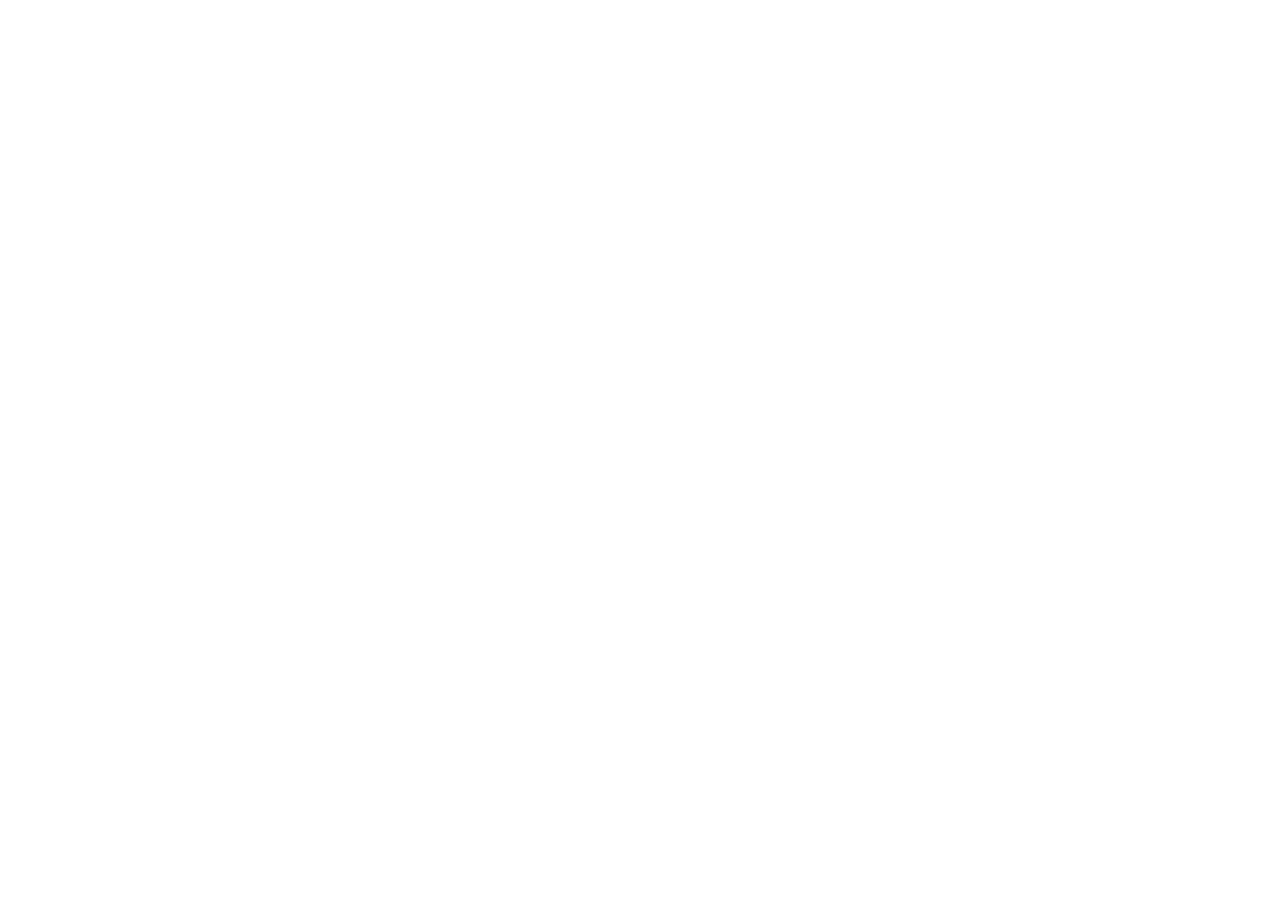
==== docs/index.html @ 72073e98 "TIPI personality profile app (Shinylive) Students complete the Ten-Item Personality Inventory and se" ====
<!doctype html>
<html lang="en">
  <head>
    <meta charset="UTF-8" />
    <meta name="viewport" content="width=device-width, initial-scale=1.0" />
    <title>Your TIPI personality profile</title>
    <script
      src="./shinylive/load-shinylive-sw.js"
      type="module"
    ></script>
    <script type="module">
      import { runExportedApp } from "./shinylive/shinylive.js";
      runExportedApp({
        id: "root",
        appEngine: "r",
        relPath: "",
      });
    </script>
    <link rel="stylesheet" href="./shinylive/style-resets.css" />
    <link rel="stylesheet" href="./shinylive/shinylive.css" />
    <meta name="robots" content="noindex">
  </head>
  <body>
    
    <div style="height: 100vh; width: 100vw" id="root"></div>
    
  </body>
</html>
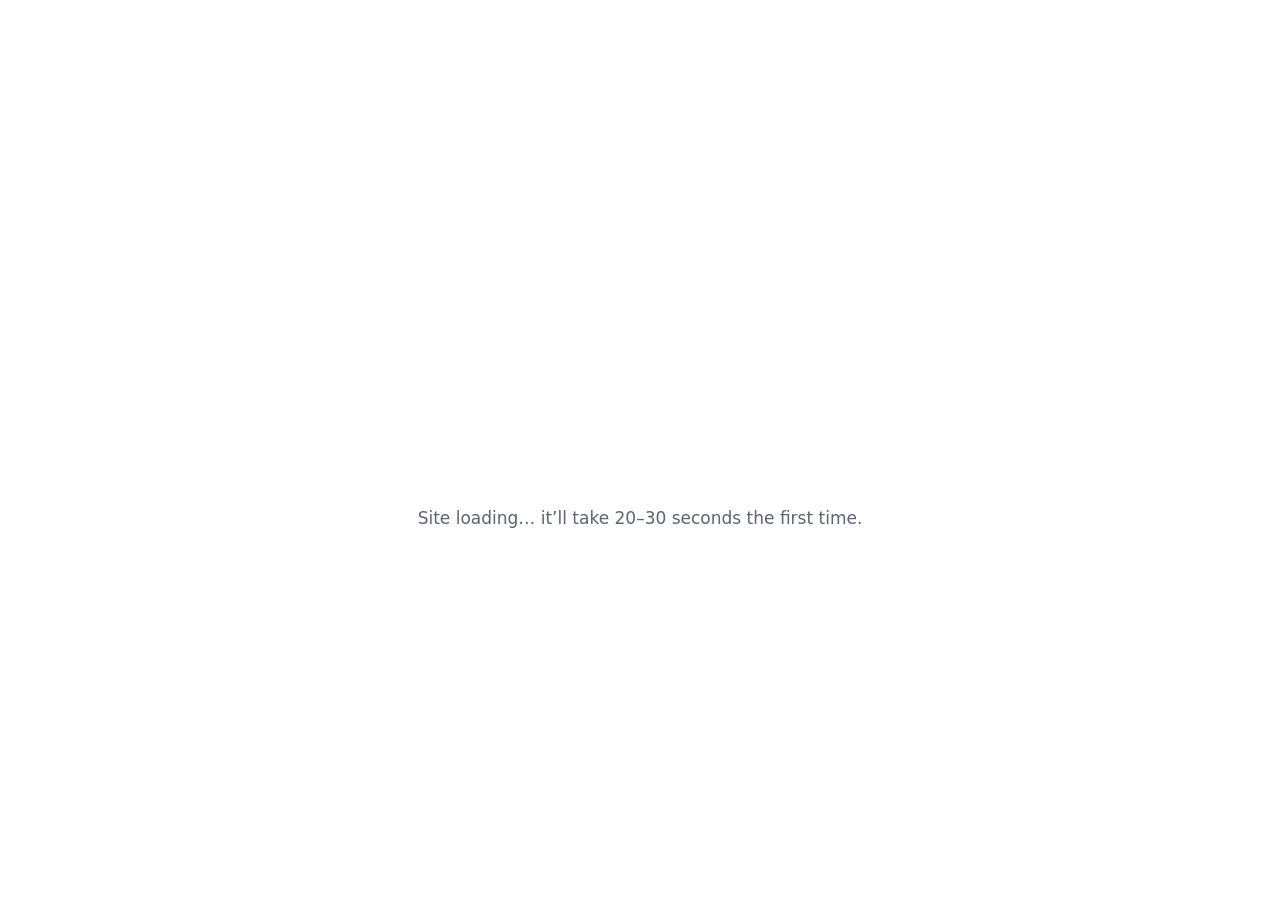
==== commit e2c4e44a: "Add loading note and TIPI citations" ====
--- a/docs/index.html
+++ b/docs/index.html
@@ -24,5 +24,25 @@
     
     <div style="height: 100vh; width: 100vw" id="root"></div>
     
+<div id="tipi-loading" role="status" aria-live="polite">Site loading&hellip; it&rsquo;ll take 20&ndash;30 seconds the first time.</div>
+<style>
+  #tipi-loading { position: fixed; left: 0; right: 0; top: calc(50% + 56px); padding: 0 16px;
+    text-align: center; font: 17px/1.5 system-ui, -apple-system, "Segoe UI", Roboto, Arial, sans-serif;
+    color: #5b6475; pointer-events: none; z-index: 10; }
+</style>
+<script>
+  (function () {
+    var note = document.getElementById("tipi-loading"), started = Date.now();
+    var timer = setInterval(function () {
+      var f = document.querySelector("#root iframe"), ready = false;
+      try { ready = !!(f && f.contentDocument && f.contentDocument.getElementById("go")); }
+      catch (e) { ready = !!f; }
+      if (ready) { note.remove(); clearInterval(timer); return; }
+      if (Date.now() - started > 90000) {
+        note.textContent = "Still loading\u2026 if nothing appears soon, try reloading the page.";
+      }
+    }, 300);
+  })();
+</script>
   </body>
 </html>
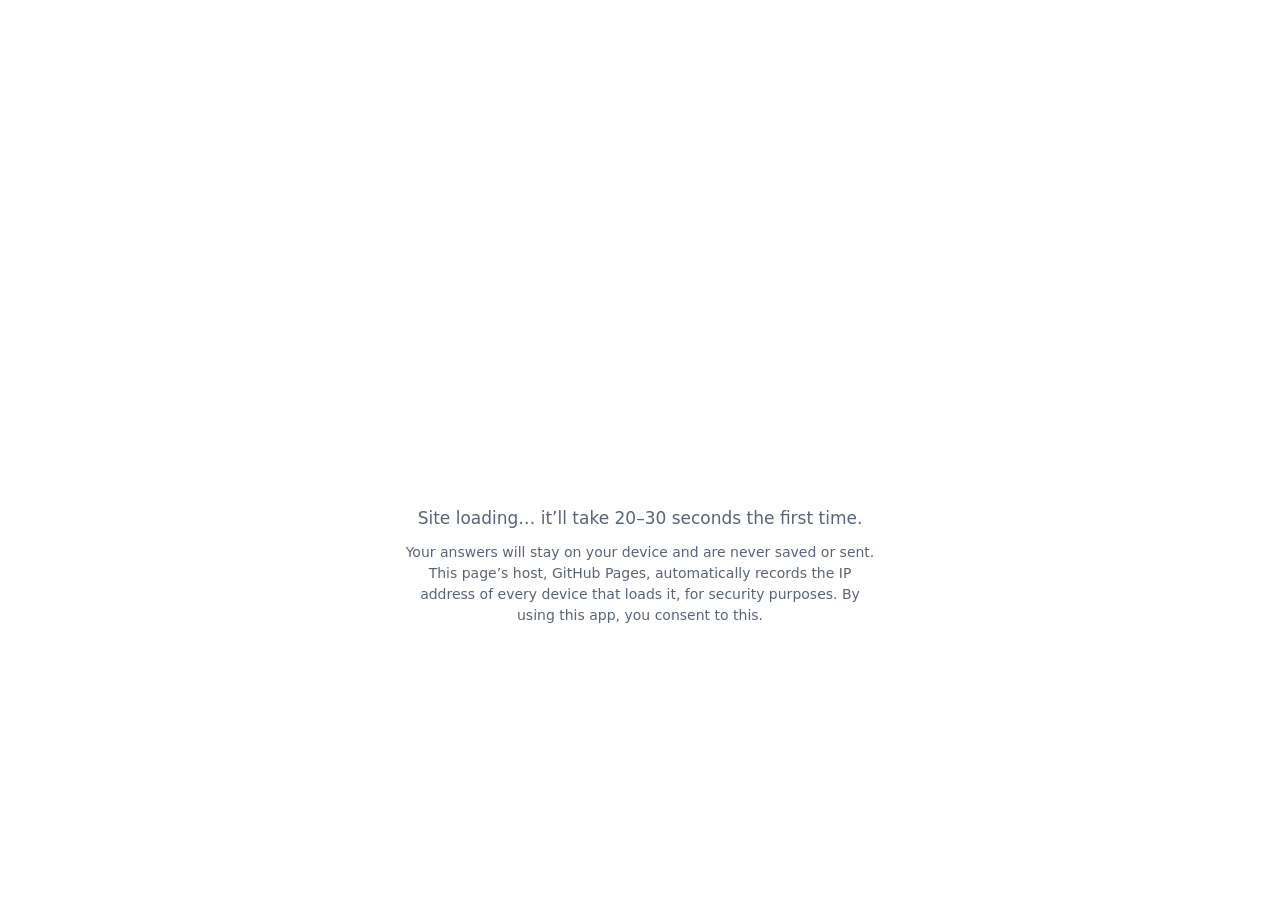
==== commit c90e4125: "Review fixes, PDF results, tests, build safeguards" ====
--- a/docs/index.html
+++ b/docs/index.html
@@ -24,22 +24,31 @@
     
     <div style="height: 100vh; width: 100vw" id="root"></div>
     
-<div id="tipi-loading" role="status" aria-live="polite">Site loading&hellip; it&rsquo;ll take 20&ndash;30 seconds the first time.</div>
+<div id="tipi-loading" role="status" aria-live="polite">
+  <p class="tl-main">Site loading&hellip; it&rsquo;ll take 20&ndash;30 seconds the first time.</p>
+  <p class="tl-privacy">Your answers will stay on your device and are never saved or sent.
+  This page&rsquo;s host, GitHub Pages, automatically records the IP address of every device
+  that loads it, for security purposes. By using this app, you consent to this.</p>
+</div>
 <style>
   #tipi-loading { position: fixed; left: 0; right: 0; top: calc(50% + 56px); padding: 0 16px;
     text-align: center; font: 17px/1.5 system-ui, -apple-system, "Segoe UI", Roboto, Arial, sans-serif;
     color: #5b6475; pointer-events: none; z-index: 10; }
+  #tipi-loading p { margin: 0 auto 10px; max-width: 34em; }
+  #tipi-loading .tl-privacy { font-size: 14px; }
 </style>
 <script>
   (function () {
     var note = document.getElementById("tipi-loading"), started = Date.now();
     var timer = setInterval(function () {
       var f = document.querySelector("#root iframe"), ready = false;
+      if (f && !f.title) f.title = "TIPI personality profile app";
       try { ready = !!(f && f.contentDocument && f.contentDocument.getElementById("go")); }
       catch (e) { ready = !!f; }
       if (ready) { note.remove(); clearInterval(timer); return; }
       if (Date.now() - started > 90000) {
-        note.textContent = "Still loading\u2026 if nothing appears soon, try reloading the page.";
+        note.querySelector(".tl-main").textContent =
+          "Still loading\u2026 if nothing appears soon, try reloading the page.";
       }
     }, 300);
   })();
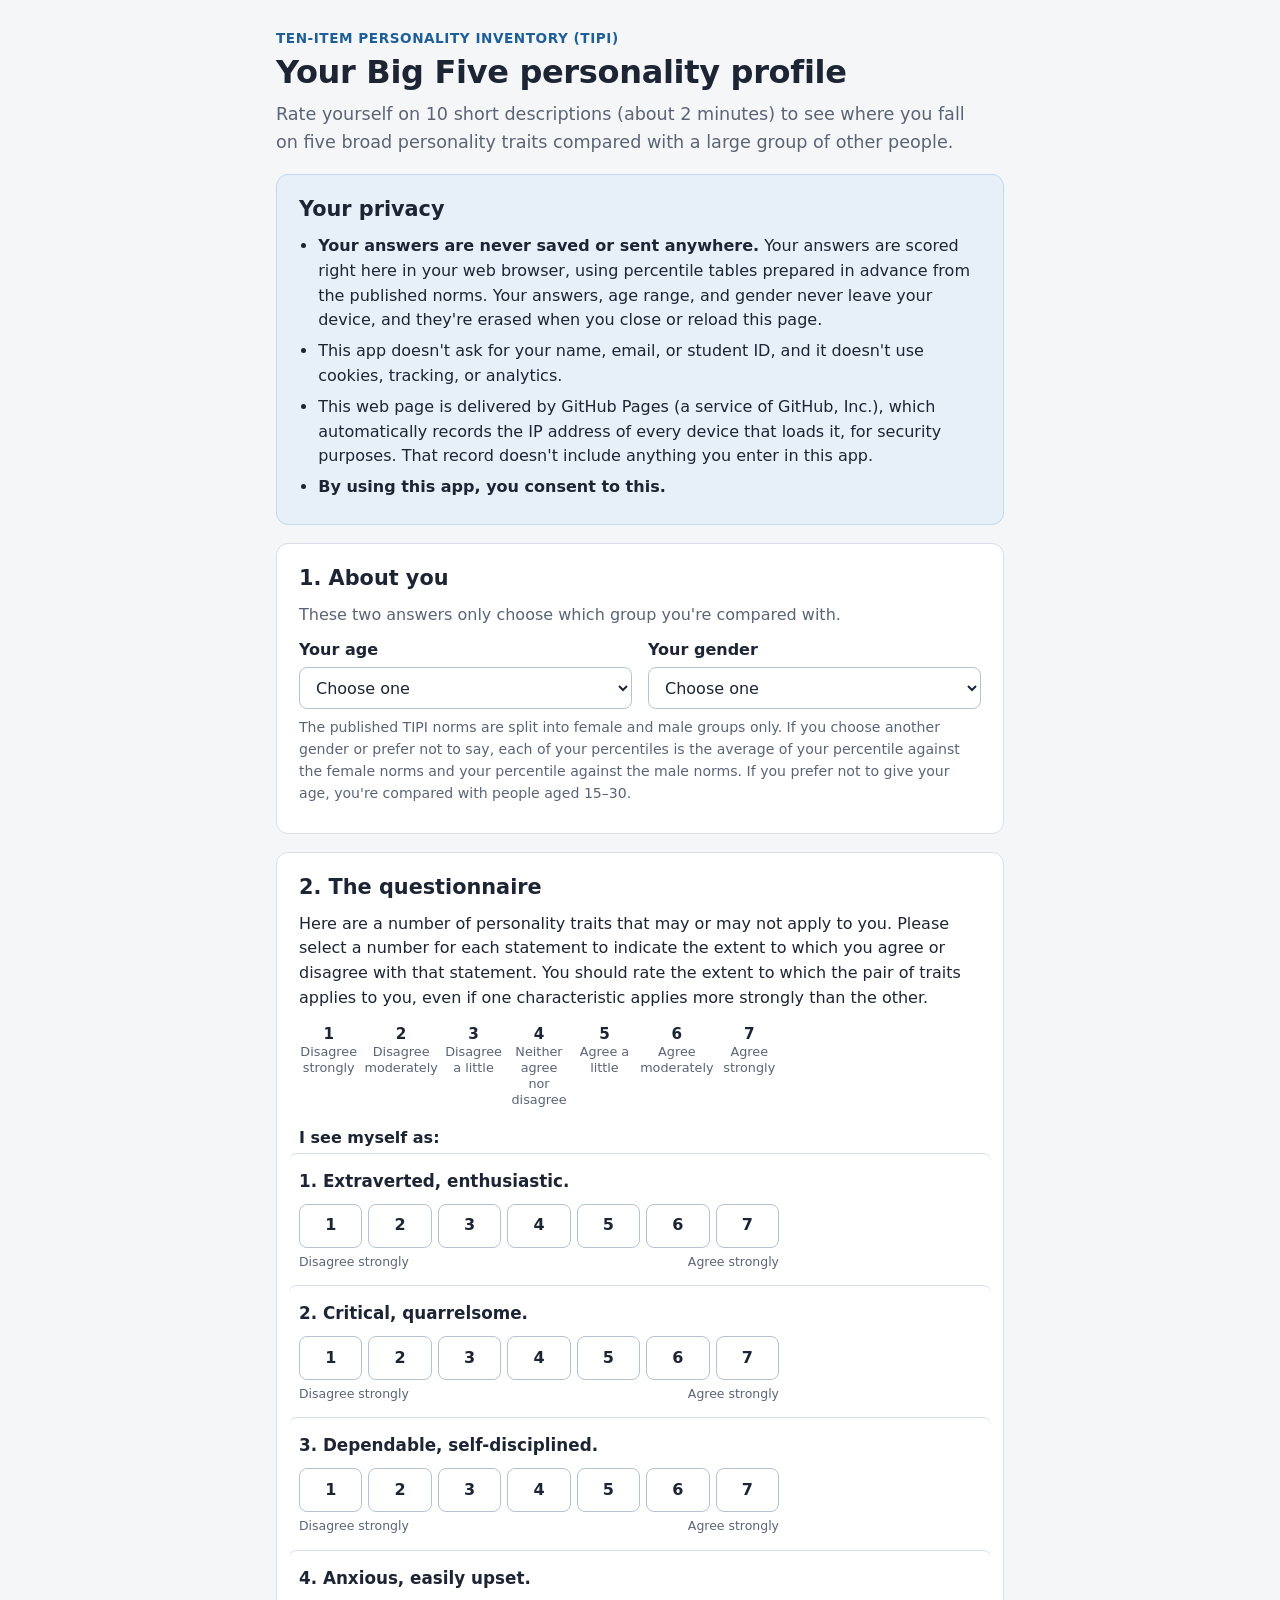
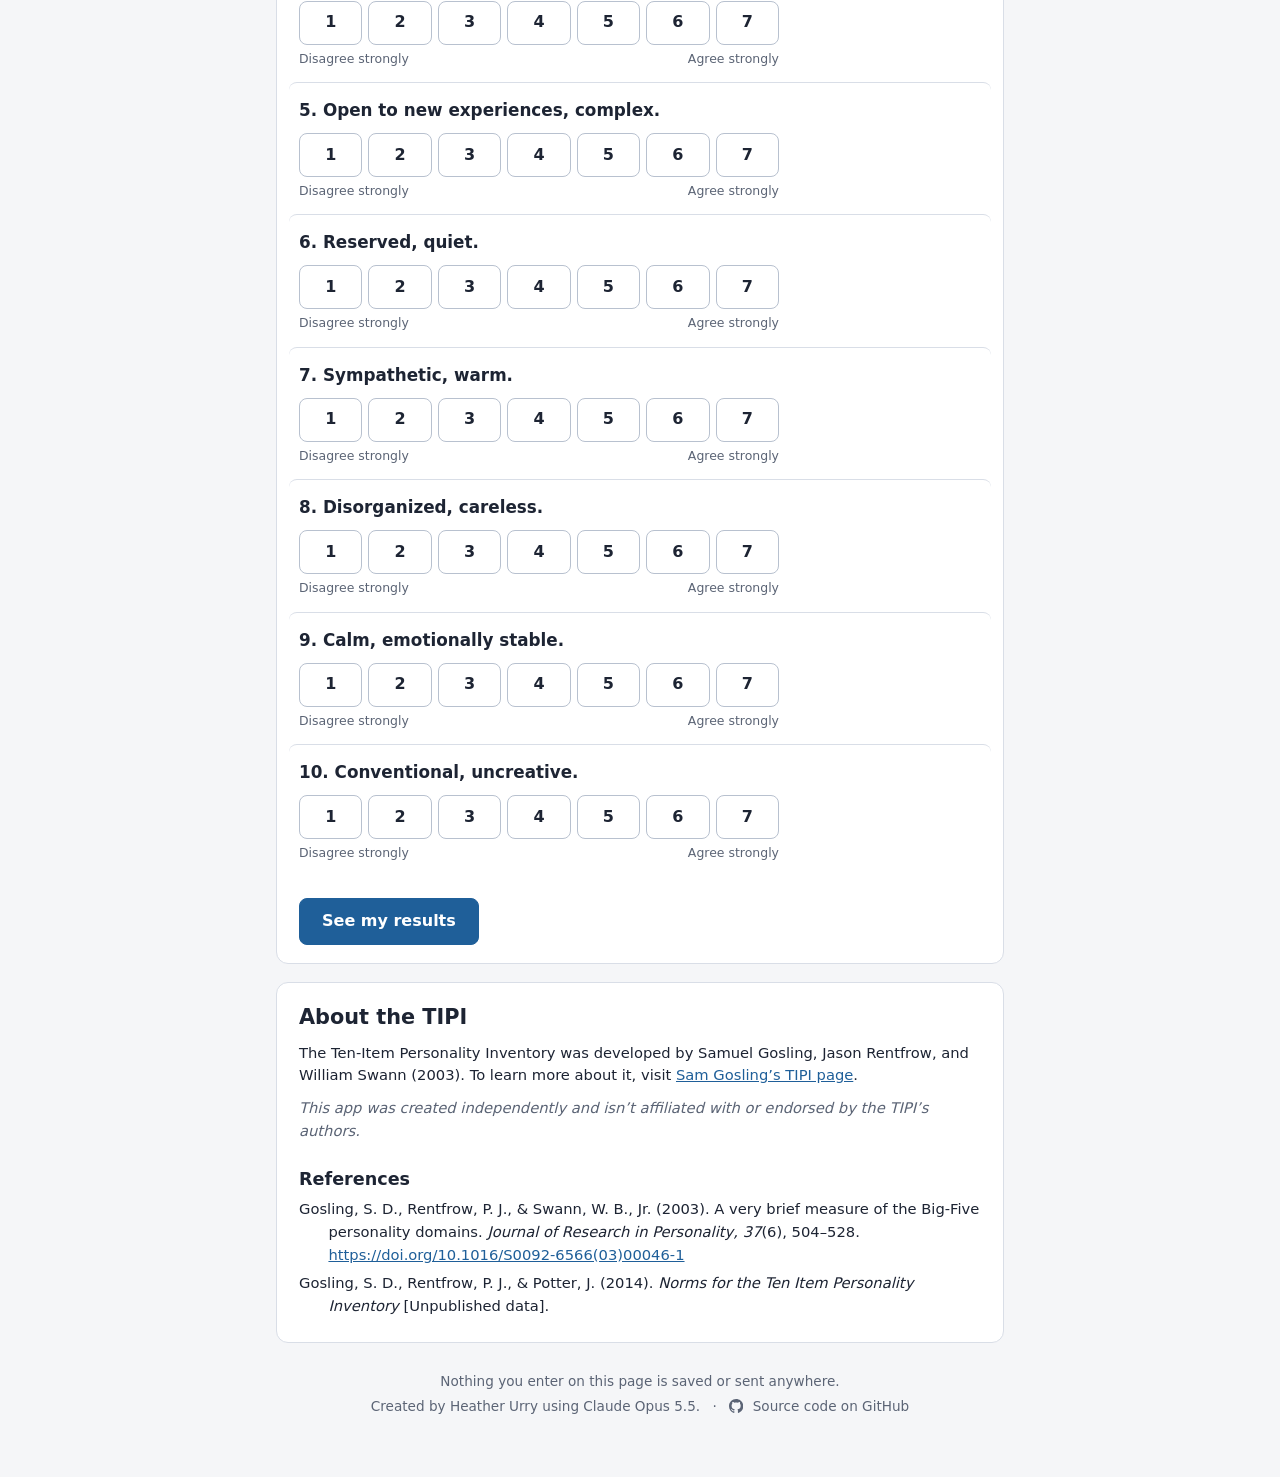
==== commit 7b8d59ea: "Retire Shinylive; precomputed page at /tipi/; audit fixes; exhaustive table tests" ====
--- a/docs/index.html
+++ b/docs/index.html
@@ -1,57 +1,989 @@
 <!doctype html>
 <html lang="en">
-  <head>
-    <meta charset="UTF-8" />
-    <meta name="viewport" content="width=device-width, initial-scale=1.0" />
-    <title>Your TIPI personality profile</title>
-    <script
-      src="./shinylive/load-shinylive-sw.js"
-      type="module"
-    ></script>
-    <script type="module">
-      import { runExportedApp } from "./shinylive/shinylive.js";
-      runExportedApp({
-        id: "root",
-        appEngine: "r",
-        relPath: "",
-      });
-    </script>
-    <link rel="stylesheet" href="./shinylive/style-resets.css" />
-    <link rel="stylesheet" href="./shinylive/shinylive.css" />
-    <meta name="robots" content="noindex">
-  </head>
-  <body>
-    
-    <div style="height: 100vh; width: 100vw" id="root"></div>
-    
-<div id="tipi-loading" role="status" aria-live="polite">
-  <p class="tl-main">Site loading&hellip; it&rsquo;ll take 20&ndash;30 seconds the first time.</p>
-  <p class="tl-privacy">Your answers will stay on your device and are never saved or sent.
-  This page&rsquo;s host, GitHub Pages, automatically records the IP address of every device
-  that loads it, for security purposes. By using this app, you consent to this.</p>
+<head>
+<meta charset="utf-8">
+<meta name="viewport" content="width=device-width, initial-scale=1">
+<title>Your TIPI personality profile</title>
+<link rel="stylesheet" href="base.css">
+<link rel="stylesheet" href="styles.css">
+<link rel="stylesheet" href="print.css" media="print">
+</head>
+<body>
+<div class="wrap" id="top">
+  <p class="print-only print-head" id="print-head"></p>
+  <header>
+    <p class="eyebrow">Ten-Item Personality Inventory (TIPI)</p>
+    <h1 id="page-title" tabindex="-1">Your Big Five personality profile</h1>
+    <p class="lede">
+      Rate yourself on 10 short descriptions (about 2 minutes) to see where you fall 
+      on five broad personality traits compared with a large group of other people.
+    </p>
+  </header>
+  <section class="card privacy" aria-labelledby="privacy-h">
+    <h2 id="privacy-h">Your privacy</h2>
+    <ul>
+      <li>
+        <strong>Your answers are never saved or sent anywhere.</strong>
+         Your answers are scored right here in your web browser, using percentile 
+        tables prepared in advance from the published norms. Your answers, age range, 
+        and gender never leave your device, and they're erased when you close or 
+        reload this page.
+      </li>
+      <li>
+        This app doesn't ask for your name, email, or student ID, and it doesn't 
+        use cookies, tracking, or analytics.
+      </li>
+      <li>This web page is delivered by GitHub Pages (a service of GitHub, Inc.), which automatically records the IP address of every device that loads it, for security purposes. That record doesn't include anything you enter in this app.</li>
+      <li>
+        <strong>By using this app, you consent to this.</strong>
+      </li>
+    </ul>
+  </section>
+  <section class="card no-print" aria-labelledby="about-h">
+    <h2 id="about-h">1. About you</h2>
+    <p class="help">These two answers only choose which group you're compared with.</p>
+    <div class="two-col">
+      <div class="form-group">
+        <label class="control-label" for="age">Your age</label>
+        <select id="age" class="form-control" autocomplete="off">
+          <option value="">Choose one</option>
+          <option value="15-20">15–20</option>
+          <option value="21-30">21–30</option>
+          <option value="31-40">31–40</option>
+          <option value="41-50">41–50</option>
+          <option value="51-60">51–60</option>
+          <option value="61+">61 or older</option>
+          <option value="none">Prefer not to say</option>
+        </select>
+      </div>
+      <div class="form-group">
+        <label class="control-label" for="gender">Your gender</label>
+        <select id="gender" class="form-control" autocomplete="off">
+          <option value="">Choose one</option>
+          <option value="female">Female</option>
+          <option value="male">Male</option>
+          <option value="other">Nonbinary or another gender</option>
+          <option value="none">Prefer not to say</option>
+        </select>
+      </div>
+    </div>
+    <p class="help small">
+      The published TIPI norms are split into female and male groups only. If you choose 
+      another gender or prefer not to say, each of your percentiles is the average of your 
+      percentile against the female norms and your percentile against the male norms. If 
+      you prefer not to give your age, you're compared with people aged 15–30.
+    </p>
+  </section>
+  <section class="card no-print" aria-labelledby="q-h">
+    <h2 id="q-h">2. The questionnaire</h2>
+    <p>
+      Here are a number of personality traits that may or may not apply to you. 
+      Please select a number for each statement to indicate the extent to which you 
+      agree or disagree with that statement. You should rate the extent to which the 
+      pair of traits applies to you, even if one characteristic applies more strongly 
+      than the other.
+    </p>
+    <ol class="legend" aria-label="Rating scale">
+      <li>
+        <b>1</b>
+        Disagree strongly
+      </li>
+      <li>
+        <b>2</b>
+        Disagree moderately
+      </li>
+      <li>
+        <b>3</b>
+        Disagree a little
+      </li>
+      <li>
+        <b>4</b>
+        Neither agree nor disagree
+      </li>
+      <li>
+        <b>5</b>
+        Agree a little
+      </li>
+      <li>
+        <b>6</b>
+        Agree moderately
+      </li>
+      <li>
+        <b>7</b>
+        Agree strongly
+      </li>
+    </ol>
+    <p class="stem">I see myself as:</p>
+    <div class="tipi-item" id="item1">
+      <div class="form-group shiny-input-radiogroup" id="q1" role="radiogroup" aria-labelledby="q1-label">
+        <div class="control-label" id="q1-label">1. Extraverted, enthusiastic.</div>
+        <div class="shiny-options-group">
+          <label class="radio-inline">
+            <input type="radio" name="q1" value="1" autocomplete="off"/>
+            <span>
+              <span class="dot" title="Disagree strongly">
+                1
+                <span class="sr-only">, Disagree strongly</span>
+              </span>
+            </span>
+          </label>
+          <label class="radio-inline">
+            <input type="radio" name="q1" value="2" autocomplete="off"/>
+            <span>
+              <span class="dot" title="Disagree moderately">
+                2
+                <span class="sr-only">, Disagree moderately</span>
+              </span>
+            </span>
+          </label>
+          <label class="radio-inline">
+            <input type="radio" name="q1" value="3" autocomplete="off"/>
+            <span>
+              <span class="dot" title="Disagree a little">
+                3
+                <span class="sr-only">, Disagree a little</span>
+              </span>
+            </span>
+          </label>
+          <label class="radio-inline">
+            <input type="radio" name="q1" value="4" autocomplete="off"/>
+            <span>
+              <span class="dot" title="Neither agree nor disagree">
+                4
+                <span class="sr-only">, Neither agree nor disagree</span>
+              </span>
+            </span>
+          </label>
+          <label class="radio-inline">
+            <input type="radio" name="q1" value="5" autocomplete="off"/>
+            <span>
+              <span class="dot" title="Agree a little">
+                5
+                <span class="sr-only">, Agree a little</span>
+              </span>
+            </span>
+          </label>
+          <label class="radio-inline">
+            <input type="radio" name="q1" value="6" autocomplete="off"/>
+            <span>
+              <span class="dot" title="Agree moderately">
+                6
+                <span class="sr-only">, Agree moderately</span>
+              </span>
+            </span>
+          </label>
+          <label class="radio-inline">
+            <input type="radio" name="q1" value="7" autocomplete="off"/>
+            <span>
+              <span class="dot" title="Agree strongly">
+                7
+                <span class="sr-only">, Agree strongly</span>
+              </span>
+            </span>
+          </label>
+        </div>
+      </div>
+      <div class="ends" aria-hidden="true">
+        <span>Disagree strongly</span>
+        <span>Agree strongly</span>
+      </div>
+    </div>
+    <div class="tipi-item" id="item2">
+      <div class="form-group shiny-input-radiogroup" id="q2" role="radiogroup" aria-labelledby="q2-label">
+        <div class="control-label" id="q2-label">2. Critical, quarrelsome.</div>
+        <div class="shiny-options-group">
+          <label class="radio-inline">
+            <input type="radio" name="q2" value="1" autocomplete="off"/>
+            <span>
+              <span class="dot" title="Disagree strongly">
+                1
+                <span class="sr-only">, Disagree strongly</span>
+              </span>
+            </span>
+          </label>
+          <label class="radio-inline">
+            <input type="radio" name="q2" value="2" autocomplete="off"/>
+            <span>
+              <span class="dot" title="Disagree moderately">
+                2
+                <span class="sr-only">, Disagree moderately</span>
+              </span>
+            </span>
+          </label>
+          <label class="radio-inline">
+            <input type="radio" name="q2" value="3" autocomplete="off"/>
+            <span>
+              <span class="dot" title="Disagree a little">
+                3
+                <span class="sr-only">, Disagree a little</span>
+              </span>
+            </span>
+          </label>
+          <label class="radio-inline">
+            <input type="radio" name="q2" value="4" autocomplete="off"/>
+            <span>
+              <span class="dot" title="Neither agree nor disagree">
+                4
+                <span class="sr-only">, Neither agree nor disagree</span>
+              </span>
+            </span>
+          </label>
+          <label class="radio-inline">
+            <input type="radio" name="q2" value="5" autocomplete="off"/>
+            <span>
+              <span class="dot" title="Agree a little">
+                5
+                <span class="sr-only">, Agree a little</span>
+              </span>
+            </span>
+          </label>
+          <label class="radio-inline">
+            <input type="radio" name="q2" value="6" autocomplete="off"/>
+            <span>
+              <span class="dot" title="Agree moderately">
+                6
+                <span class="sr-only">, Agree moderately</span>
+              </span>
+            </span>
+          </label>
+          <label class="radio-inline">
+            <input type="radio" name="q2" value="7" autocomplete="off"/>
+            <span>
+              <span class="dot" title="Agree strongly">
+                7
+                <span class="sr-only">, Agree strongly</span>
+              </span>
+            </span>
+          </label>
+        </div>
+      </div>
+      <div class="ends" aria-hidden="true">
+        <span>Disagree strongly</span>
+        <span>Agree strongly</span>
+      </div>
+    </div>
+    <div class="tipi-item" id="item3">
+      <div class="form-group shiny-input-radiogroup" id="q3" role="radiogroup" aria-labelledby="q3-label">
+        <div class="control-label" id="q3-label">3. Dependable, self-disciplined.</div>
+        <div class="shiny-options-group">
+          <label class="radio-inline">
+            <input type="radio" name="q3" value="1" autocomplete="off"/>
+            <span>
+              <span class="dot" title="Disagree strongly">
+                1
+                <span class="sr-only">, Disagree strongly</span>
+              </span>
+            </span>
+          </label>
+          <label class="radio-inline">
+            <input type="radio" name="q3" value="2" autocomplete="off"/>
+            <span>
+              <span class="dot" title="Disagree moderately">
+                2
+                <span class="sr-only">, Disagree moderately</span>
+              </span>
+            </span>
+          </label>
+          <label class="radio-inline">
+            <input type="radio" name="q3" value="3" autocomplete="off"/>
+            <span>
+              <span class="dot" title="Disagree a little">
+                3
+                <span class="sr-only">, Disagree a little</span>
+              </span>
+            </span>
+          </label>
+          <label class="radio-inline">
+            <input type="radio" name="q3" value="4" autocomplete="off"/>
+            <span>
+              <span class="dot" title="Neither agree nor disagree">
+                4
+                <span class="sr-only">, Neither agree nor disagree</span>
+              </span>
+            </span>
+          </label>
+          <label class="radio-inline">
+            <input type="radio" name="q3" value="5" autocomplete="off"/>
+            <span>
+              <span class="dot" title="Agree a little">
+                5
+                <span class="sr-only">, Agree a little</span>
+              </span>
+            </span>
+          </label>
+          <label class="radio-inline">
+            <input type="radio" name="q3" value="6" autocomplete="off"/>
+            <span>
+              <span class="dot" title="Agree moderately">
+                6
+                <span class="sr-only">, Agree moderately</span>
+              </span>
+            </span>
+          </label>
+          <label class="radio-inline">
+            <input type="radio" name="q3" value="7" autocomplete="off"/>
+            <span>
+              <span class="dot" title="Agree strongly">
+                7
+                <span class="sr-only">, Agree strongly</span>
+              </span>
+            </span>
+          </label>
+        </div>
+      </div>
+      <div class="ends" aria-hidden="true">
+        <span>Disagree strongly</span>
+        <span>Agree strongly</span>
+      </div>
+    </div>
+    <div class="tipi-item" id="item4">
+      <div class="form-group shiny-input-radiogroup" id="q4" role="radiogroup" aria-labelledby="q4-label">
+        <div class="control-label" id="q4-label">4. Anxious, easily upset.</div>
+        <div class="shiny-options-group">
+          <label class="radio-inline">
+            <input type="radio" name="q4" value="1" autocomplete="off"/>
+            <span>
+              <span class="dot" title="Disagree strongly">
+                1
+                <span class="sr-only">, Disagree strongly</span>
+              </span>
+            </span>
+          </label>
+          <label class="radio-inline">
+            <input type="radio" name="q4" value="2" autocomplete="off"/>
+            <span>
+              <span class="dot" title="Disagree moderately">
+                2
+                <span class="sr-only">, Disagree moderately</span>
+              </span>
+            </span>
+          </label>
+          <label class="radio-inline">
+            <input type="radio" name="q4" value="3" autocomplete="off"/>
+            <span>
+              <span class="dot" title="Disagree a little">
+                3
+                <span class="sr-only">, Disagree a little</span>
+              </span>
+            </span>
+          </label>
+          <label class="radio-inline">
+            <input type="radio" name="q4" value="4" autocomplete="off"/>
+            <span>
+              <span class="dot" title="Neither agree nor disagree">
+                4
+                <span class="sr-only">, Neither agree nor disagree</span>
+              </span>
+            </span>
+          </label>
+          <label class="radio-inline">
+            <input type="radio" name="q4" value="5" autocomplete="off"/>
+            <span>
+              <span class="dot" title="Agree a little">
+                5
+                <span class="sr-only">, Agree a little</span>
+              </span>
+            </span>
+          </label>
+          <label class="radio-inline">
+            <input type="radio" name="q4" value="6" autocomplete="off"/>
+            <span>
+              <span class="dot" title="Agree moderately">
+                6
+                <span class="sr-only">, Agree moderately</span>
+              </span>
+            </span>
+          </label>
+          <label class="radio-inline">
+            <input type="radio" name="q4" value="7" autocomplete="off"/>
+            <span>
+              <span class="dot" title="Agree strongly">
+                7
+                <span class="sr-only">, Agree strongly</span>
+              </span>
+            </span>
+          </label>
+        </div>
+      </div>
+      <div class="ends" aria-hidden="true">
+        <span>Disagree strongly</span>
+        <span>Agree strongly</span>
+      </div>
+    </div>
+    <div class="tipi-item" id="item5">
+      <div class="form-group shiny-input-radiogroup" id="q5" role="radiogroup" aria-labelledby="q5-label">
+        <div class="control-label" id="q5-label">5. Open to new experiences, complex.</div>
+        <div class="shiny-options-group">
+          <label class="radio-inline">
+            <input type="radio" name="q5" value="1" autocomplete="off"/>
+            <span>
+              <span class="dot" title="Disagree strongly">
+                1
+                <span class="sr-only">, Disagree strongly</span>
+              </span>
+            </span>
+          </label>
+          <label class="radio-inline">
+            <input type="radio" name="q5" value="2" autocomplete="off"/>
+            <span>
+              <span class="dot" title="Disagree moderately">
+                2
+                <span class="sr-only">, Disagree moderately</span>
+              </span>
+            </span>
+          </label>
+          <label class="radio-inline">
+            <input type="radio" name="q5" value="3" autocomplete="off"/>
+            <span>
+              <span class="dot" title="Disagree a little">
+                3
+                <span class="sr-only">, Disagree a little</span>
+              </span>
+            </span>
+          </label>
+          <label class="radio-inline">
+            <input type="radio" name="q5" value="4" autocomplete="off"/>
+            <span>
+              <span class="dot" title="Neither agree nor disagree">
+                4
+                <span class="sr-only">, Neither agree nor disagree</span>
+              </span>
+            </span>
+          </label>
+          <label class="radio-inline">
+            <input type="radio" name="q5" value="5" autocomplete="off"/>
+            <span>
+              <span class="dot" title="Agree a little">
+                5
+                <span class="sr-only">, Agree a little</span>
+              </span>
+            </span>
+          </label>
+          <label class="radio-inline">
+            <input type="radio" name="q5" value="6" autocomplete="off"/>
+            <span>
+              <span class="dot" title="Agree moderately">
+                6
+                <span class="sr-only">, Agree moderately</span>
+              </span>
+            </span>
+          </label>
+          <label class="radio-inline">
+            <input type="radio" name="q5" value="7" autocomplete="off"/>
+            <span>
+              <span class="dot" title="Agree strongly">
+                7
+                <span class="sr-only">, Agree strongly</span>
+              </span>
+            </span>
+          </label>
+        </div>
+      </div>
+      <div class="ends" aria-hidden="true">
+        <span>Disagree strongly</span>
+        <span>Agree strongly</span>
+      </div>
+    </div>
+    <div class="tipi-item" id="item6">
+      <div class="form-group shiny-input-radiogroup" id="q6" role="radiogroup" aria-labelledby="q6-label">
+        <div class="control-label" id="q6-label">6. Reserved, quiet.</div>
+        <div class="shiny-options-group">
+          <label class="radio-inline">
+            <input type="radio" name="q6" value="1" autocomplete="off"/>
+            <span>
+              <span class="dot" title="Disagree strongly">
+                1
+                <span class="sr-only">, Disagree strongly</span>
+              </span>
+            </span>
+          </label>
+          <label class="radio-inline">
+            <input type="radio" name="q6" value="2" autocomplete="off"/>
+            <span>
+              <span class="dot" title="Disagree moderately">
+                2
+                <span class="sr-only">, Disagree moderately</span>
+              </span>
+            </span>
+          </label>
+          <label class="radio-inline">
+            <input type="radio" name="q6" value="3" autocomplete="off"/>
+            <span>
+              <span class="dot" title="Disagree a little">
+                3
+                <span class="sr-only">, Disagree a little</span>
+              </span>
+            </span>
+          </label>
+          <label class="radio-inline">
+            <input type="radio" name="q6" value="4" autocomplete="off"/>
+            <span>
+              <span class="dot" title="Neither agree nor disagree">
+                4
+                <span class="sr-only">, Neither agree nor disagree</span>
+              </span>
+            </span>
+          </label>
+          <label class="radio-inline">
+            <input type="radio" name="q6" value="5" autocomplete="off"/>
+            <span>
+              <span class="dot" title="Agree a little">
+                5
+                <span class="sr-only">, Agree a little</span>
+              </span>
+            </span>
+          </label>
+          <label class="radio-inline">
+            <input type="radio" name="q6" value="6" autocomplete="off"/>
+            <span>
+              <span class="dot" title="Agree moderately">
+                6
+                <span class="sr-only">, Agree moderately</span>
+              </span>
+            </span>
+          </label>
+          <label class="radio-inline">
+            <input type="radio" name="q6" value="7" autocomplete="off"/>
+            <span>
+              <span class="dot" title="Agree strongly">
+                7
+                <span class="sr-only">, Agree strongly</span>
+              </span>
+            </span>
+          </label>
+        </div>
+      </div>
+      <div class="ends" aria-hidden="true">
+        <span>Disagree strongly</span>
+        <span>Agree strongly</span>
+      </div>
+    </div>
+    <div class="tipi-item" id="item7">
+      <div class="form-group shiny-input-radiogroup" id="q7" role="radiogroup" aria-labelledby="q7-label">
+        <div class="control-label" id="q7-label">7. Sympathetic, warm.</div>
+        <div class="shiny-options-group">
+          <label class="radio-inline">
+            <input type="radio" name="q7" value="1" autocomplete="off"/>
+            <span>
+              <span class="dot" title="Disagree strongly">
+                1
+                <span class="sr-only">, Disagree strongly</span>
+              </span>
+            </span>
+          </label>
+          <label class="radio-inline">
+            <input type="radio" name="q7" value="2" autocomplete="off"/>
+            <span>
+              <span class="dot" title="Disagree moderately">
+                2
+                <span class="sr-only">, Disagree moderately</span>
+              </span>
+            </span>
+          </label>
+          <label class="radio-inline">
+            <input type="radio" name="q7" value="3" autocomplete="off"/>
+            <span>
+              <span class="dot" title="Disagree a little">
+                3
+                <span class="sr-only">, Disagree a little</span>
+              </span>
+            </span>
+          </label>
+          <label class="radio-inline">
+            <input type="radio" name="q7" value="4" autocomplete="off"/>
+            <span>
+              <span class="dot" title="Neither agree nor disagree">
+                4
+                <span class="sr-only">, Neither agree nor disagree</span>
+              </span>
+            </span>
+          </label>
+          <label class="radio-inline">
+            <input type="radio" name="q7" value="5" autocomplete="off"/>
+            <span>
+              <span class="dot" title="Agree a little">
+                5
+                <span class="sr-only">, Agree a little</span>
+              </span>
+            </span>
+          </label>
+          <label class="radio-inline">
+            <input type="radio" name="q7" value="6" autocomplete="off"/>
+            <span>
+              <span class="dot" title="Agree moderately">
+                6
+                <span class="sr-only">, Agree moderately</span>
+              </span>
+            </span>
+          </label>
+          <label class="radio-inline">
+            <input type="radio" name="q7" value="7" autocomplete="off"/>
+            <span>
+              <span class="dot" title="Agree strongly">
+                7
+                <span class="sr-only">, Agree strongly</span>
+              </span>
+            </span>
+          </label>
+        </div>
+      </div>
+      <div class="ends" aria-hidden="true">
+        <span>Disagree strongly</span>
+        <span>Agree strongly</span>
+      </div>
+    </div>
+    <div class="tipi-item" id="item8">
+      <div class="form-group shiny-input-radiogroup" id="q8" role="radiogroup" aria-labelledby="q8-label">
+        <div class="control-label" id="q8-label">8. Disorganized, careless.</div>
+        <div class="shiny-options-group">
+          <label class="radio-inline">
+            <input type="radio" name="q8" value="1" autocomplete="off"/>
+            <span>
+              <span class="dot" title="Disagree strongly">
+                1
+                <span class="sr-only">, Disagree strongly</span>
+              </span>
+            </span>
+          </label>
+          <label class="radio-inline">
+            <input type="radio" name="q8" value="2" autocomplete="off"/>
+            <span>
+              <span class="dot" title="Disagree moderately">
+                2
+                <span class="sr-only">, Disagree moderately</span>
+              </span>
+            </span>
+          </label>
+          <label class="radio-inline">
+            <input type="radio" name="q8" value="3" autocomplete="off"/>
+            <span>
+              <span class="dot" title="Disagree a little">
+                3
+                <span class="sr-only">, Disagree a little</span>
+              </span>
+            </span>
+          </label>
+          <label class="radio-inline">
+            <input type="radio" name="q8" value="4" autocomplete="off"/>
+            <span>
+              <span class="dot" title="Neither agree nor disagree">
+                4
+                <span class="sr-only">, Neither agree nor disagree</span>
+              </span>
+            </span>
+          </label>
+          <label class="radio-inline">
+            <input type="radio" name="q8" value="5" autocomplete="off"/>
+            <span>
+              <span class="dot" title="Agree a little">
+                5
+                <span class="sr-only">, Agree a little</span>
+              </span>
+            </span>
+          </label>
+          <label class="radio-inline">
+            <input type="radio" name="q8" value="6" autocomplete="off"/>
+            <span>
+              <span class="dot" title="Agree moderately">
+                6
+                <span class="sr-only">, Agree moderately</span>
+              </span>
+            </span>
+          </label>
+          <label class="radio-inline">
+            <input type="radio" name="q8" value="7" autocomplete="off"/>
+            <span>
+              <span class="dot" title="Agree strongly">
+                7
+                <span class="sr-only">, Agree strongly</span>
+              </span>
+            </span>
+          </label>
+        </div>
+      </div>
+      <div class="ends" aria-hidden="true">
+        <span>Disagree strongly</span>
+        <span>Agree strongly</span>
+      </div>
+    </div>
+    <div class="tipi-item" id="item9">
+      <div class="form-group shiny-input-radiogroup" id="q9" role="radiogroup" aria-labelledby="q9-label">
+        <div class="control-label" id="q9-label">9. Calm, emotionally stable.</div>
+        <div class="shiny-options-group">
+          <label class="radio-inline">
+            <input type="radio" name="q9" value="1" autocomplete="off"/>
+            <span>
+              <span class="dot" title="Disagree strongly">
+                1
+                <span class="sr-only">, Disagree strongly</span>
+              </span>
+            </span>
+          </label>
+          <label class="radio-inline">
+            <input type="radio" name="q9" value="2" autocomplete="off"/>
+            <span>
+              <span class="dot" title="Disagree moderately">
+                2
+                <span class="sr-only">, Disagree moderately</span>
+              </span>
+            </span>
+          </label>
+          <label class="radio-inline">
+            <input type="radio" name="q9" value="3" autocomplete="off"/>
+            <span>
+              <span class="dot" title="Disagree a little">
+                3
+                <span class="sr-only">, Disagree a little</span>
+              </span>
+            </span>
+          </label>
+          <label class="radio-inline">
+            <input type="radio" name="q9" value="4" autocomplete="off"/>
+            <span>
+              <span class="dot" title="Neither agree nor disagree">
+                4
+                <span class="sr-only">, Neither agree nor disagree</span>
+              </span>
+            </span>
+          </label>
+          <label class="radio-inline">
+            <input type="radio" name="q9" value="5" autocomplete="off"/>
+            <span>
+              <span class="dot" title="Agree a little">
+                5
+                <span class="sr-only">, Agree a little</span>
+              </span>
+            </span>
+          </label>
+          <label class="radio-inline">
+            <input type="radio" name="q9" value="6" autocomplete="off"/>
+            <span>
+              <span class="dot" title="Agree moderately">
+                6
+                <span class="sr-only">, Agree moderately</span>
+              </span>
+            </span>
+          </label>
+          <label class="radio-inline">
+            <input type="radio" name="q9" value="7" autocomplete="off"/>
+            <span>
+              <span class="dot" title="Agree strongly">
+                7
+                <span class="sr-only">, Agree strongly</span>
+              </span>
+            </span>
+          </label>
+        </div>
+      </div>
+      <div class="ends" aria-hidden="true">
+        <span>Disagree strongly</span>
+        <span>Agree strongly</span>
+      </div>
+    </div>
+    <div class="tipi-item" id="item10">
+      <div class="form-group shiny-input-radiogroup" id="q10" role="radiogroup" aria-labelledby="q10-label">
+        <div class="control-label" id="q10-label">10. Conventional, uncreative.</div>
+        <div class="shiny-options-group">
+          <label class="radio-inline">
+            <input type="radio" name="q10" value="1" autocomplete="off"/>
+            <span>
+              <span class="dot" title="Disagree strongly">
+                1
+                <span class="sr-only">, Disagree strongly</span>
+              </span>
+            </span>
+          </label>
+          <label class="radio-inline">
+            <input type="radio" name="q10" value="2" autocomplete="off"/>
+            <span>
+              <span class="dot" title="Disagree moderately">
+                2
+                <span class="sr-only">, Disagree moderately</span>
+              </span>
+            </span>
+          </label>
+          <label class="radio-inline">
+            <input type="radio" name="q10" value="3" autocomplete="off"/>
+            <span>
+              <span class="dot" title="Disagree a little">
+                3
+                <span class="sr-only">, Disagree a little</span>
+              </span>
+            </span>
+          </label>
+          <label class="radio-inline">
+            <input type="radio" name="q10" value="4" autocomplete="off"/>
+            <span>
+              <span class="dot" title="Neither agree nor disagree">
+                4
+                <span class="sr-only">, Neither agree nor disagree</span>
+              </span>
+            </span>
+          </label>
+          <label class="radio-inline">
+            <input type="radio" name="q10" value="5" autocomplete="off"/>
+            <span>
+              <span class="dot" title="Agree a little">
+                5
+                <span class="sr-only">, Agree a little</span>
+              </span>
+            </span>
+          </label>
+          <label class="radio-inline">
+            <input type="radio" name="q10" value="6" autocomplete="off"/>
+            <span>
+              <span class="dot" title="Agree moderately">
+                6
+                <span class="sr-only">, Agree moderately</span>
+              </span>
+            </span>
+          </label>
+          <label class="radio-inline">
+            <input type="radio" name="q10" value="7" autocomplete="off"/>
+            <span>
+              <span class="dot" title="Agree strongly">
+                7
+                <span class="sr-only">, Agree strongly</span>
+              </span>
+            </span>
+          </label>
+        </div>
+      </div>
+      <div class="ends" aria-hidden="true">
+        <span>Disagree strongly</span>
+        <span>Agree strongly</span>
+      </div>
+    </div>
+    <div class="actions">
+      <button type="button" id="go" class="btn btn-primary btn-lg">See my results</button>
+      <div id="problems"></div>
+    </div>
+  </section>
+  <section class="card results" id="results" aria-labelledby="res-h" hidden>
+    <h2 id="res-h" tabindex="-1">3. Your results</h2>
+    <div id="incomplete"></div>
+    <div id="results-body">
+      <p class="group" id="group-text"></p>
+      <div class="radar-box" id="radar"></div>
+      <p class="help small center">
+        Each point shows your percentile. The dashed ring is the 50th percentile 
+        (the comparison group's average); the outer edge is 100.
+      </p>
+      <p class="ocean-note">Traits are shown in OCEAN order. The TIPI measures Emotional Stability, the reverse of Neuroticism (the N in OCEAN), so it appears in N’s place: a high Emotional Stability score corresponds to low Neuroticism.</p>
+      <div class="strips-block">
+        <h3>Where you fall on each trait</h3>
+        <div id="strips"></div>
+      </div>
+      <div id="table"></div>
+      <dl class="meanings">
+        <dt>Openness to Experiences</dt>
+        <dd>Higher scores: open to new experiences, complex. Lower scores: conventional, uncreative.</dd>
+        <dt>Conscientiousness</dt>
+        <dd>Higher scores: dependable, self-disciplined. Lower scores: disorganized, careless.</dd>
+        <dt>Extraversion</dt>
+        <dd>Higher scores: extraverted, enthusiastic. Lower scores: reserved, quiet.</dd>
+        <dt>Agreeableness</dt>
+        <dd>Higher scores: sympathetic, warm. Lower scores: critical, quarrelsome.</dd>
+        <dt>Emotional Stability</dt>
+        <dd>Higher scores: calm, emotionally stable. Lower scores: anxious, easily upset.</dd>
+      </dl>
+      <div class="save no-print">
+        <button type="button" id="print" class="btn btn-primary">Print or save my results (PDF)</button>
+        <p class="help small">
+          Your browser’s print window lets you print the results or save them as a PDF. 
+          Nothing is uploaded.
+        </p>
+      </div>
+      <p class="help small no-print">You can change any answer above and your results will update.</p>
+      <details>
+        <summary>How to read these results</summary>
+        <ul>
+          <li>
+            <strong>A percentile</strong>
+             is the estimated percentage of the comparison 
+            group who scored below you, with people who gave exactly your score 
+            counted as half below and half above. The 50th percentile is average.
+          </li>
+          <li>
+            <strong>Low</strong>
+             (15th percentile or below), 
+            <strong>Medium low</strong>
+             (16th–49th), 
+            <strong>Medium high</strong>
+             (50th–83rd), and 
+            <strong>High</strong>
+             (84th or above) split the range at one standard 
+            deviation below the average, the average, and one standard deviation above it.
+          </li>
+          <li>
+            <strong>Higher isn't better.</strong>
+             Each trait has advantages and 
+            disadvantages at both ends.
+          </li>
+          <li>
+            <strong>This is a quick snapshot.</strong>
+             The TIPI uses only two items per 
+            trait, so your scores could shift a bit if you took it again. For more on 
+            the TIPI’s reliability, see Sam Gosling’s 
+            <a href="https://gosling.psy.utexas.edu/scales-weve-developed/ten-item-personality-measure-tipi/a-note-on-alpha-reliability-and-factor-structure-in-the-tipi/" target="_blank" rel="noopener noreferrer">
+              note on alpha reliability and factor structure<span class="sr-only"> (opens in a new tab)</span></a>.
+          </li>
+          <li>
+            <strong>Percentiles are estimates.</strong>
+             They're calculated from the 
+            comparison group's average and standard deviation, assuming scores follow 
+            a bell curve. That's least accurate for scores near the ends of the 1–7 
+            scale, so treat very high and very low results as approximate.
+          </li>
+          <li>
+            <strong>About the norms.</strong>
+             The comparison data come from about 278,000 
+            people aged 15 and older who took the TIPI online (Gosling et al., 2014; 
+            see About the TIPI below). In the full online sample, more than half lived 
+            in the United States and nearly three-quarters identified as White, so the 
+            norms may fit some groups better than others.
+          </li>
+        </ul>
+      </details>
+    </div>
+    <div class="actions no-print">
+      <button type="button" id="reset" class="btn btn-default">Clear my answers and start over</button>
+    </div>
+  </section>
+  <section class="card about" aria-labelledby="about-tipi-h">
+    <h2 id="about-tipi-h">About the TIPI</h2>
+    <p>
+      The Ten-Item Personality Inventory was developed by Samuel Gosling, Jason Rentfrow, 
+      and William Swann (2003). To learn more about it, visit 
+      <a href="https://gosling.psy.utexas.edu/scales-weve-developed/ten-item-personality-measure-tipi/" target="_blank" rel="noopener noreferrer">
+        Sam Gosling’s TIPI page<span class="sr-only"> (opens in a new tab)</span></a>.
+    </p>
+    <p class="disclaimer">This app was created independently and isn’t affiliated with or endorsed by the TIPI’s authors.</p>
+    <h3>References</h3>
+    <ul class="refs">
+      <li>
+        Gosling, S. D., Rentfrow, P. J., &amp; Swann, W. B., Jr. (2003). A very brief 
+        measure of the Big-Five personality domains. 
+        <em>Journal of Research in Personality, 37</em>(6), 504–528. 
+        <a href="https://doi.org/10.1016/S0092-6566(03)00046-1" target="_blank" rel="noopener noreferrer">
+          https://doi.org/10.1016/S0092-6566(03)00046-1<span class="sr-only"> (opens in a new tab)</span></a></li>
+      <li>
+        Gosling, S. D., Rentfrow, P. J., &amp; Potter, J. (2014). 
+        <em>Norms for the Ten Item Personality Inventory</em> [Unpublished data].
+      </li>
+    </ul>
+  </section>
+  <footer>
+    <p>Nothing you enter on this page is saved or sent anywhere.</p>
+    <p class="credits">
+      Created by Heather Urry using Claude Opus 5.5.
+      <span class="sep" aria-hidden="true">·</span>
+      <a href="https://github.com/HeatherUrry/tipi" target="_blank" rel="noopener noreferrer" class="gh">
+        <svg viewBox="0 0 16 16" aria-hidden="true" focusable="false"><path d="M8 0C3.58 0 0 3.58 0 8c0 3.54 2.29 6.53 5.47 7.59.4.07.55-.17.55-.38 0-.19-.01-.82-.01-1.49-2.01.37-2.53-.49-2.69-.94-.09-.23-.48-.94-.82-1.13-.28-.15-.68-.52-.01-.53.63-.01 1.08.58 1.23.82.72 1.21 1.87.87 2.33.66.07-.52.28-.87.51-1.07-1.78-.2-3.64-.89-3.64-3.95 0-.87.31-1.59.82-2.15-.08-.2-.36-1.02.08-2.12 0 0 .67-.21 2.2.82.64-.18 1.32-.27 2-.27.68 0 1.36.09 2 .27 1.53-1.04 2.2-.82 2.2-.82.44 1.1.16 1.92.08 2.12.51.56.82 1.27.82 2.15 0 3.07-1.87 3.75-3.65 3.95.29.25.54.73.54 1.48 0 1.07-.01 1.93-.01 2.2 0 .21.15.46.55.38A8.013 8.013 0 0016 8c0-4.42-3.58-8-8-8z"/></svg>
+        Source code on GitHub<span class="sr-only"> (opens in a new tab)</span></a></p>
+  </footer>
 </div>
-<style>
-  #tipi-loading { position: fixed; left: 0; right: 0; top: calc(50% + 56px); padding: 0 16px;
-    text-align: center; font: 17px/1.5 system-ui, -apple-system, "Segoe UI", Roboto, Arial, sans-serif;
-    color: #5b6475; pointer-events: none; z-index: 10; }
-  #tipi-loading p { margin: 0 auto 10px; max-width: 34em; }
-  #tipi-loading .tl-privacy { font-size: 14px; }
-</style>
-<script>
-  (function () {
-    var note = document.getElementById("tipi-loading"), started = Date.now();
-    var timer = setInterval(function () {
-      var f = document.querySelector("#root iframe"), ready = false;
-      if (f && !f.title) f.title = "TIPI personality profile app";
-      try { ready = !!(f && f.contentDocument && f.contentDocument.getElementById("go")); }
-      catch (e) { ready = !!f; }
-      if (ready) { note.remove(); clearInterval(timer); return; }
-      if (Date.now() - started > 90000) {
-        note.querySelector(".tl-main").textContent =
-          "Still loading\u2026 if nothing appears soon, try reloading the page.";
-      }
-    }, 300);
-  })();
-</script>
-  </body>
+<script src="data.js"></script>
+<script src="app.js"></script>
+</body>
 </html>
--- a/docs/base.css
+++ b/docs/base.css
@@ -0,0 +1,30 @@
+/* Base styles (box model, buttons, form controls, screen-reader text).
+   Loaded first; styles.css (the page's look) and print.css come after.
+   Everything is local: the page loads nothing from any other server. */
+*, *::before, *::after { box-sizing: border-box; }
+html { -webkit-text-size-adjust: 100%; }
+body { margin: 0; }
+[hidden] { display: none !important; }
+h1, h2, h3 { line-height: 1.2; }
+p { margin: 0 0 10px; }
+.sr-only { position: absolute; width: 1px; height: 1px; padding: 0; margin: -1px;
+  overflow: hidden; clip: rect(0, 0, 0, 0); border: 0; white-space: nowrap; }
+
+.form-group { margin-bottom: 15px; }
+.control-label { display: inline-block; margin-bottom: 5px; }
+.form-control { display: block; width: 100%; padding: 6px 12px; color: #1d2433;
+  background: #fff; border: 1px solid #b8c1cf; font: inherit; }
+.form-control:focus { outline: 3px solid #174a78; outline-offset: 1px; }
+
+.btn { display: inline-block; padding: 8px 16px; font: inherit; font-weight: 600; line-height: 1.4;
+  text-align: center; cursor: pointer; border: 1px solid transparent; }
+.btn-primary { color: #fff; }
+.btn-default { color: #1d2433; background: #fff; border-color: #b8c1cf; }
+.btn-default:hover { background: #f1f3f6; }
+.btn:focus-visible { outline: 3px solid #174a78; outline-offset: 2px; }
+.tipi-item .radio-inline { cursor: pointer; }
+
+/* Charts (drawn by app.js as SVG) */
+#radar svg, #strips svg { display: block; margin: 0 auto; overflow: visible; }
+#strips { margin-top: 6px; }
+.print-only { display: none; }
--- a/docs/styles.css
+++ b/docs/styles.css
@@ -0,0 +1,158 @@
+/* TIPI app styles. System fonts only: no external font or CDN requests. */
+:root {
+  --accent: #1f5f99;
+  --accent-soft: #e7f0f9;
+  --ink: #1d2433;
+  --muted: #5b6475;
+  --line: #d9dee7;
+  --bg: #f5f6f8;
+  --card: #ffffff;
+  --warn: #a8261b;
+  --warn-soft: #fdf0ee;
+}
+
+html, body {
+  background: var(--bg);
+  color: var(--ink);
+  font-family: system-ui, -apple-system, "Segoe UI", Roboto, "Helvetica Neue", Arial, sans-serif;
+  font-size: 16px;
+  line-height: 1.55;
+}
+.container-fluid { padding: 0; }
+.wrap { max-width: 760px; margin: 0 auto; padding: 28px 16px 56px; }
+
+h1 { font-size: 2rem; font-weight: 750; line-height: 1.2; margin: 4px 0 10px; letter-spacing: -0.01em; }
+h2 { font-size: 1.3rem; font-weight: 700; margin: 0 0 12px; }
+h3 { font-size: 1.1rem; font-weight: 700; margin: 26px 0 8px; }
+.eyebrow { color: var(--accent); font-weight: 650; font-size: .85rem; letter-spacing: .04em; text-transform: uppercase; margin: 0; }
+.lede { font-size: 1.1rem; color: var(--muted); margin: 0 0 6px; max-width: 62ch; }
+.help { color: var(--muted); }
+.small { font-size: .88rem; }
+.center { text-align: center; }
+
+.card {
+  background: var(--card);
+  border: 1px solid var(--line);
+  border-radius: 12px;
+  padding: 22px 22px 18px;
+  margin: 18px 0;
+}
+.privacy { background: var(--accent-soft); border-color: #c5d8ec; }
+.privacy ul { margin: 0; padding-left: 1.2em; }
+.privacy li { margin: 6px 0; }
+
+/* About you */
+.two-col { display: grid; grid-template-columns: 1fr 1fr; gap: 0 16px; }
+.two-col .form-group { margin-bottom: 8px; }
+.form-control { height: 42px; font-size: 1rem; border-radius: 8px; border-color: #b8c1cf; }
+.control-label { font-weight: 650; }
+.field-missing select { border-color: var(--warn); background: var(--warn-soft); }
+
+/* Rating legend */
+.legend { list-style: none; padding: 0; margin: 14px 0 6px; display: grid; max-width: 480px;
+  grid-template-columns: repeat(7, 1fr); gap: 6px; font-size: .8rem; color: var(--muted); }
+.legend li { text-align: center; line-height: 1.25; }
+.legend b { display: block; color: var(--ink); font-size: .95rem; }
+.stem { font-weight: 700; margin: 18px 0 2px; }
+
+/* Items */
+.tipi-item { padding: 14px 10px; margin: 0 -10px; border-top: 1px solid var(--line); border-radius: 8px; }
+.tipi-item .form-group { margin: 0; }
+.tipi-item .control-label { display: block; font-size: 1.05rem; font-weight: 650; margin-bottom: 10px; }
+.tipi-item .shiny-options-group { display: grid; grid-template-columns: repeat(7, 1fr); gap: 6px; max-width: 480px; }
+.tipi-item .radio-inline { position: relative; display: block; margin: 0 !important; padding: 0; text-align: center; }
+.tipi-item input[type="radio"] { position: absolute; opacity: 0; width: 1px; height: 1px; margin: 0; left: 50%; top: 50%; }
+.tipi-item .dot {
+  display: flex; align-items: center; justify-content: center;
+  height: 44px; border: 1.5px solid #b8c1cf; border-radius: 8px;
+  background: #fff; font-weight: 650; cursor: pointer; user-select: none;
+  transition: background .12s, border-color .12s, color .12s;
+}
+.tipi-item .dot:hover { border-color: var(--accent); }
+.tipi-item input:checked + span .dot { background: var(--accent); border-color: var(--accent); color: #fff; }
+.tipi-item input:focus-visible + span .dot { outline: 3px solid #174a78; outline-offset: 2px; }
+/* Windows High Contrast / forced colors: backgrounds are overridden, so mark
+   the chosen rating with a thick system-colored border instead. */
+@media (forced-colors: active) {
+  .tipi-item input:checked + span .dot { border: 4px solid Highlight; font-weight: 800; }
+  /* background/box-shadow highlights vanish in forced colors; outline instead */
+  .tipi-item.missing { outline: 3px solid CanvasText; outline-offset: 2px; }
+  .field-missing select { outline: 3px solid CanvasText; }
+}
+/* Headings that receive focus programmatically (results, page title) */
+h1[tabindex="-1"]:focus, h2[tabindex="-1"]:focus { outline: none; }
+.tipi-item .ends { display: flex; justify-content: space-between; max-width: 480px;
+  font-size: .78rem; color: var(--muted); margin-top: 4px; }
+.tipi-item.missing { background: var(--warn-soft); box-shadow: inset 3px 0 0 var(--warn); }
+
+.actions { margin-top: 22px; }
+.btn { border-radius: 8px; }
+.btn-primary { background: var(--accent); border-color: var(--accent); }
+.btn-primary:hover, .btn-primary:focus { background: #184d7d; border-color: #184d7d; }
+.btn-lg { padding: 11px 22px; font-weight: 650; }
+.alert-box { margin-top: 14px; padding: 10px 14px; border-radius: 8px;
+  background: var(--warn-soft); color: var(--warn); border: 1px solid #f0c6c0; font-weight: 600; }
+
+/* Results */
+.results .group { font-size: 1.02rem; }
+.radar-box { max-width: 600px; margin: 8px auto 0; }
+.shiny-plot-output img { max-width: 100%; }
+.res-table { width: 100%; border-collapse: collapse; margin: 18px 0 8px; font-size: .95rem; }
+.res-table th, .res-table td { padding: 9px 8px; border-bottom: 1px solid var(--line); vertical-align: top; text-align: left; }
+.res-table thead th { font-size: .82rem; color: var(--muted); font-weight: 650; border-bottom: 2px solid var(--line); }
+.res-table .num { text-align: right; font-variant-numeric: tabular-nums; white-space: nowrap; }
+.res-table .strong { font-weight: 700; color: var(--accent); }
+.res-table td.band { white-space: nowrap; }
+.ocean-note { margin: 10px auto 4px; max-width: 60ch; padding: 10px 14px; border-left: 3px solid var(--accent);
+  background: var(--accent-soft); border-radius: 6px; font-size: .9rem; }
+.meanings { margin: 14px 0 6px; font-size: .88rem; }
+.meanings dt { font-weight: 650; margin-top: 6px; }
+.meanings dd { margin: 0 0 0 0; color: var(--muted); }
+.save { margin: 22px 0 8px; padding: 14px 16px; border-radius: 10px; background: var(--accent-soft); }
+.save .btn { font-weight: 650; padding: 10px 18px; }
+.save p { margin: 8px 0 0; }
+.save .save-status { font-weight: 600; color: var(--ink); }
+/* Keep the status region in the page even when empty, so screen readers
+   announce the first message. */
+.save .save-status:empty { margin: 0; }
+details { margin-top: 18px; border-top: 1px solid var(--line); padding-top: 12px; }
+summary { cursor: pointer; font-weight: 650; color: var(--accent); }
+details li { margin: 6px 0; }
+
+.about p, .about li { font-size: .92rem; }
+.about a { color: var(--accent); }
+.about .disclaimer { color: var(--muted); font-style: italic; }
+.refs { list-style: none; padding: 0; margin: 0; }
+.refs li { padding-left: 2em; text-indent: -2em; margin: 6px 0; overflow-wrap: anywhere; }
+
+footer p { margin: 4px 0; }
+footer .sep { margin: 0 8px; }
+/* The credit text and the GitHub link are ordinary inline text so both sit on
+   the same baseline; the icon is nudged down to rest on that baseline. */
+footer .gh { color: var(--muted); text-decoration: none; white-space: nowrap; }
+footer .gh:hover, footer .gh:focus-visible { color: var(--ink); text-decoration: underline; }
+footer .gh svg { width: 1.05em; height: 1.05em; fill: currentColor; vertical-align: -0.15em; margin-right: 5px; }
+
+footer { text-align: center; color: var(--muted); font-size: .85rem; margin-top: 28px; }
+
+@media (max-width: 560px) {
+  h1 { font-size: 1.65rem; }
+  .card { padding: 18px 14px 14px; }
+  .two-col { grid-template-columns: 1fr; }
+  .legend { grid-template-columns: 1fr; gap: 2px; text-align: left; }
+  .legend li { text-align: left; }
+  .legend b { display: inline-block; width: 1.4em; }
+  .tipi-item .shiny-options-group { gap: 4px; }
+  .res-table { font-size: .88rem; }
+  .res-table th, .res-table td { padding: 8px 4px; }
+  .res-table thead th, .res-table thead th.num { font-size: .74rem; white-space: normal; }
+  .res-table .avg-col { display: none; }
+  .res-table td.band { white-space: normal; }
+}
+/* Very narrow phones (about 320-400 px): let "below 1st" wrap and tighten
+   the table so it never scrolls sideways. */
+@media (max-width: 400px) {
+  .res-table { font-size: .82rem; }
+  .res-table th, .res-table td { padding: 7px 3px; }
+  .res-table td.strong { white-space: normal; }
+}
--- a/docs/print.css
+++ b/docs/print.css
@@ -0,0 +1,17 @@
+/* Printing / saving as PDF: just the results and sources, on white.
+   Loaded last (media="print"), so it overrides styles.css. */
+@page { size: auto; margin: 12mm 12mm; }
+html, body { background: #fff !important; font-size: 14px; }
+.wrap { max-width: none !important; padding: 0 !important; }
+.no-print, .privacy, header .lede, header .eyebrow, footer { display: none !important; }
+.print-only { display: block !important; }
+.print-head { color: #5b6475; font-size: 11px; margin: 0 0 2px; }
+header h1 { font-size: 20px; margin: 0 0 6px; }
+.card { border: none !important; padding: 0 !important; margin: 8px 0 !important; background: none !important; }
+.results h2 { display: none; }
+.radar-box, .strips-block, .res-table, .ocean-note, .meanings, .about, .refs li { break-inside: avoid; page-break-inside: avoid; }
+h2, h3 { break-after: avoid; page-break-after: avoid; }
+.ocean-note { margin: 4px 0; }
+.meanings { margin-top: 6px; }
+details > summary { display: none; }
+a { color: inherit; text-decoration: none; }
